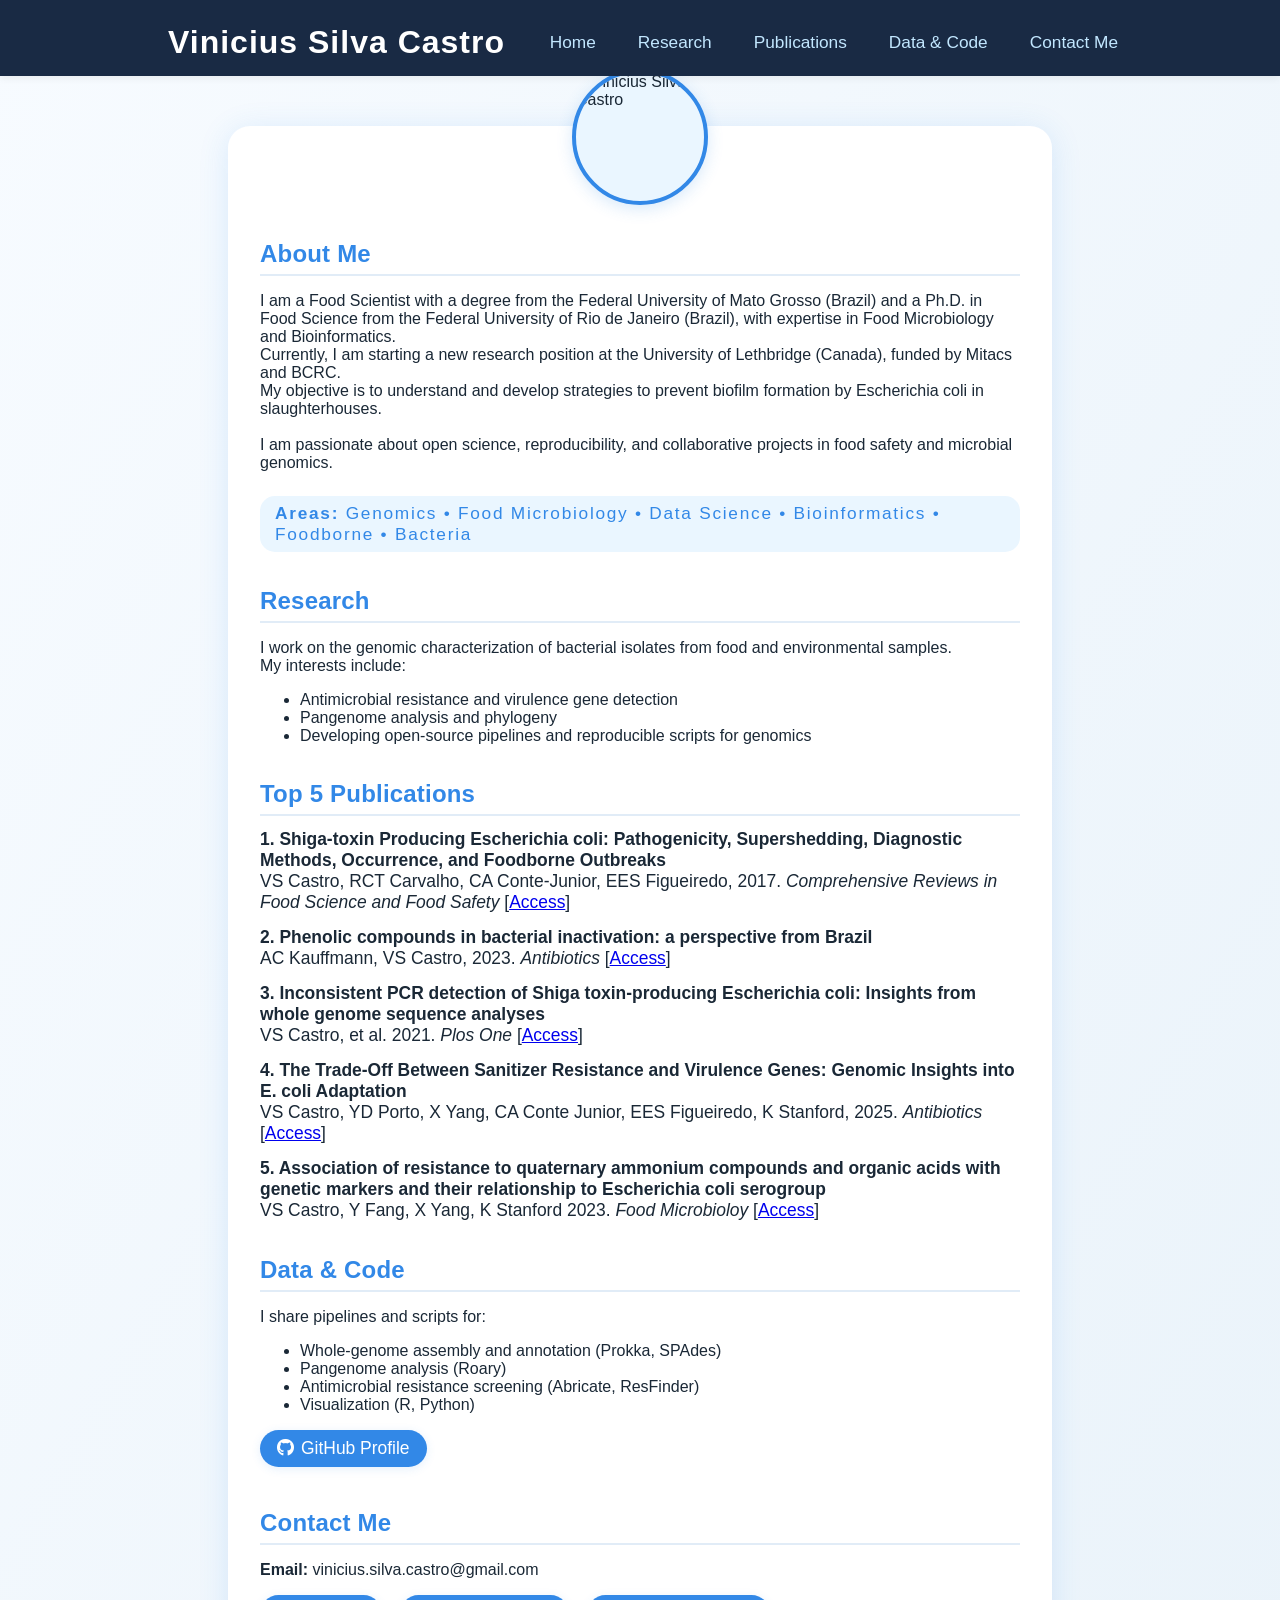
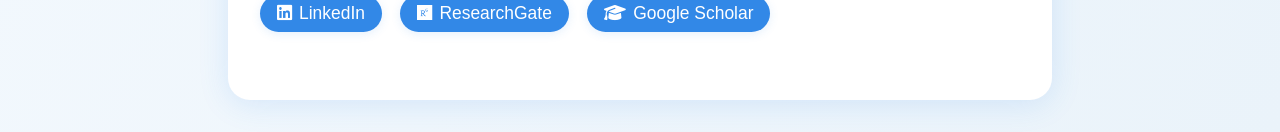
==== index.html @ 545930f6 "Update index.html" ====
<!DOCTYPE html>
<html lang="en">
<head>
  <meta charset="UTF-8">
  <meta name="viewport" content="width=device-width,initial-scale=1">
  <title>Vinicius Silva Castro</title>
  <link rel="stylesheet" href="https://cdnjs.cloudflare.com/ajax/libs/font-awesome/6.4.2/css/all.min.css">
  <style>
    body {
      background: linear-gradient(120deg, #f7fbff 0%, #eaf3fa 100%);
      font-family: 'Segoe UI', Arial, sans-serif;
      margin: 0;
      color: #1a2836;
    }
    header {
      background: #192a44;
      color: #fff;
      padding: 24px 0 15px 0;
      position: sticky;
      top: 0;
      z-index: 999;
      box-shadow: 0 2px 8px #0001;
    }
    .nav {
      max-width: 980px;
      margin: 0 auto;
      display: flex;
      align-items: center;
      justify-content: space-between;
      flex-wrap: wrap;
    }
    .nav h1 {
      font-size: 2em;
      font-weight: 700;
      margin: 0 18px;
      letter-spacing: 1px;
    }
    .menu {
      display: flex;
      gap: 18px;
    }
    .menu a {
      color: #c2e7ff;
      text-decoration: none;
      font-size: 1.08em;
      padding: 4px 12px;
      border-radius: 7px;
      transition: background 0.18s, color 0.18s;
    }
    .menu a:hover {
      background: #3288e7;
      color: #fff;
    }
    main {
      max-width: 760px;
      margin: 50px auto 32px auto;
      background: #fff;
      border-radius: 22px;
      box-shadow: 0 4px 30px #3288e725;
      padding: 48px 32px 36px 32px;
      position: relative;
    }
    .profile-pic {
      width: 128px;
      height: 128px;
      object-fit: cover;
      border-radius: 50%;
      border: 4px solid #3288e7;
      box-shadow: 0 4px 16px #3288e730;
      display: block;
      margin: -105px auto 18px auto;
      background: #eaf6ff;
    }
    h2 {
      color: #3288e7;
      border-bottom: 2px solid #e1ecf7;
      padding-bottom: 6px;
      margin-top: 35px;
      margin-bottom: 13px;
      font-weight: 600;
      letter-spacing: 0.2px;
    }
    .about, .research, .publications, .data, .contact {
      margin-bottom: 25px;
    }
    ul.pubs {
      list-style: none;
      padding: 0;
      margin: 0 0 22px 0;
    }
    ul.pubs li {
      margin-bottom: 14px;
      font-size: 1.09em;
    }
    .links {
      margin: 15px 0 0 0;
    }
    .links a {
      display: inline-block;
      margin-right: 14px;
      margin-bottom: 7px;
      text-decoration: none;
      color: #fff;
      background: #3288e7;
      padding: 8px 17px;
      border-radius: 22px;
      font-weight: 500;
      transition: background 0.18s;
      border: none;
      font-size: 1.09em;
      box-shadow: 0 2px 10px #3288e720;
    }
    .links a:hover {
      background: #192a44;
      color: #eaf6ff;
    }
    .links a i {
      margin-right: 7px;
    }
    .areas {
      font-size: 1.08em;
      background: #eaf6ff;
      border-radius: 15px;
      padding: 7px 15px;
      display: inline-block;
      margin: 8px 0 0 0;
      color: #3288e7;
      font-weight: 500;
      letter-spacing: 0.1em;
    }
    @media (max-width: 700px) {
      main { padding: 16px 4px; }
      .profile-pic { margin-top: -70px; width: 95px; height: 95px;}
      .nav { flex-direction: column; }
      .menu { margin-top: 11px; }
      .nav h1 { margin-bottom: 9px; }
    }
  </style>
</head>
<body>
  <header>
    <nav class="nav">
      <h1>Vinicius Silva Castro</h1>
      <div class="menu">
        <a href="#about">Home</a>
        <a href="#research">Research</a>
        <a href="#publications">Publications</a>
        <a href="#data">Data & Code</a>
        <a href="#contact">Contact Me</a>
      </div>
    </nav>
  </header>
  <main>
    <img src="https://avatars.githubusercontent.com/u/10495559?v=4" alt="Vinicius Silva Castro" class="profile-pic">
    <section class="about" id="about">
      <h2>About Me</h2>
      <p>
       I am a Food Scientist with a degree from the Federal University of Mato Grosso (Brazil) and a Ph.D. in Food Science from the Federal University of Rio de Janeiro (Brazil), with expertise in Food Microbiology and Bioinformatics.<br>
        Currently, I am starting a new research position at the University of Lethbridge (Canada), funded by Mitacs and BCRC.<br>
        My objective is to understand and develop strategies to prevent biofilm formation by Escherichia coli in slaughterhouses.
        <br><br>
        I am passionate about open science, reproducibility, and collaborative projects in food safety and microbial genomics.
      </p>
      <div class="areas">
        <b>Areas:</b> Genomics • Food Microbiology • Data Science • Bioinformatics • Foodborne • Bacteria
      </div>
    </section>
    <section class="research" id="research">
      <h2>Research</h2>
      <p>
        I work on the genomic characterization of bacterial isolates from food and environmental samples. <br>
        My interests include:
      </p>
      <ul>
        <li>Antimicrobial resistance and virulence gene detection</li>
        <li>Pangenome analysis and phylogeny</li>
        <li>Developing open-source pipelines and reproducible scripts for genomics</li>
      </ul>
    </section>
    <section class="publications" id="publications">
      <h2>Top 5 Publications</h2>
      <ul class="pubs">
        <li>
          <b>1. Shiga‐toxin Producing Escherichia coli: Pathogenicity, Supershedding, Diagnostic Methods, Occurrence, and Foodborne Outbreaks</b><br>
         VS Castro, RCT Carvalho, CA Conte‐Junior, EES Figueiredo, 2017. <i>Comprehensive Reviews in Food Science and Food Safety</i> [<a href="https://ift.onlinelibrary.wiley.com/doi/10.1111/1541-4337.12302" target="_blank">Access</a>]
        </li>
        <li>
          <b>2. Phenolic compounds in bacterial inactivation: a perspective from Brazil</b><br>
          AC Kauffmann, VS Castro, 2023. <i>Antibiotics</i> [<a href="https://www.mdpi.com/2079-6382/12/4/645#:~:text=Therefore%2C%20this%20study%20aimed%20to%20%28i%29%20evaluate%20the,of%20phenolic%20compounds%20that%20lead%20to%20antimicrobial%20action." target="_blank">Access</a>]
        </li>
        <li>
          <b>3. Inconsistent PCR detection of Shiga toxin-producing Escherichia coli: Insights from whole genome sequence analyses</b><br>
          VS Castro, et al. 2021. <i>Plos One</i> [<a href="https://journals.plos.org/plosone/article?id=10.1371/journal.pone.0257168" target="_blank">Access</a>]
        </li>
         <li>
          <b>4. The Trade-Off Between Sanitizer Resistance and Virulence Genes: Genomic Insights into E. coli Adaptation</b><br>
          VS Castro, YD Porto, X Yang, CA Conte Junior, EES Figueiredo, K Stanford, 2025. <i>Antibiotics</i> [<a href="https://www.mdpi.com/2079-6382/14/3/291" target="_blank">Access</a>]
        </li>
           <li>
          <b>5. Association of resistance to quaternary ammonium compounds and organic acids with genetic markers and their relationship to Escherichia coli serogroup</b><br>
          VS Castro, Y Fang, X Yang, K Stanford 2023. <i>Food Microbioloy</i> [<a href="https://www.sciencedirect.com/science/article/abs/pii/S0740002023000540" target="_blank">Access</a>]
        </li>
      </ul>
    </section>
    <section class="data" id="data">
      <h2>Data & Code</h2>
      <p>
        I share pipelines and scripts for:
      </p>
      <ul>
        <li>Whole-genome assembly and annotation (Prokka, SPAdes)</li>
        <li>Pangenome analysis (Roary)</li>
        <li>Antimicrobial resistance screening (Abricate, ResFinder)</li>
        <li>Visualization (R, Python)</li>
      </ul>
      <div class="links">
        <a href="https://github.com/viniciuscastro"><i class="fab fa-github"></i>GitHub Profile</a>
      </div>
    </section>
    <section class="contact" id="contact">
      <h2>Contact Me</h2>
      <p>
        <b>Email:</b> vinicius.silva.castro@gmail.com
      </p>
      <div class="links">
        <a href="https://www.linkedin.com/in/vinicius-silva-castro"><i class="fab fa-linkedin"></i>LinkedIn</a>
        <a href="https://www.researchgate.net/profile/Vinicius-Castro-8"><i class="fab fa-researchgate"></i>ResearchGate</a>
        <a href="https://scholar.google.com/citations?user=b-6dklwAAAAJ&hl=en"><i class="fas fa-graduation-cap"></i>Google Scholar</a>
      </div>
    </section>
  </main>
</body>
</html>
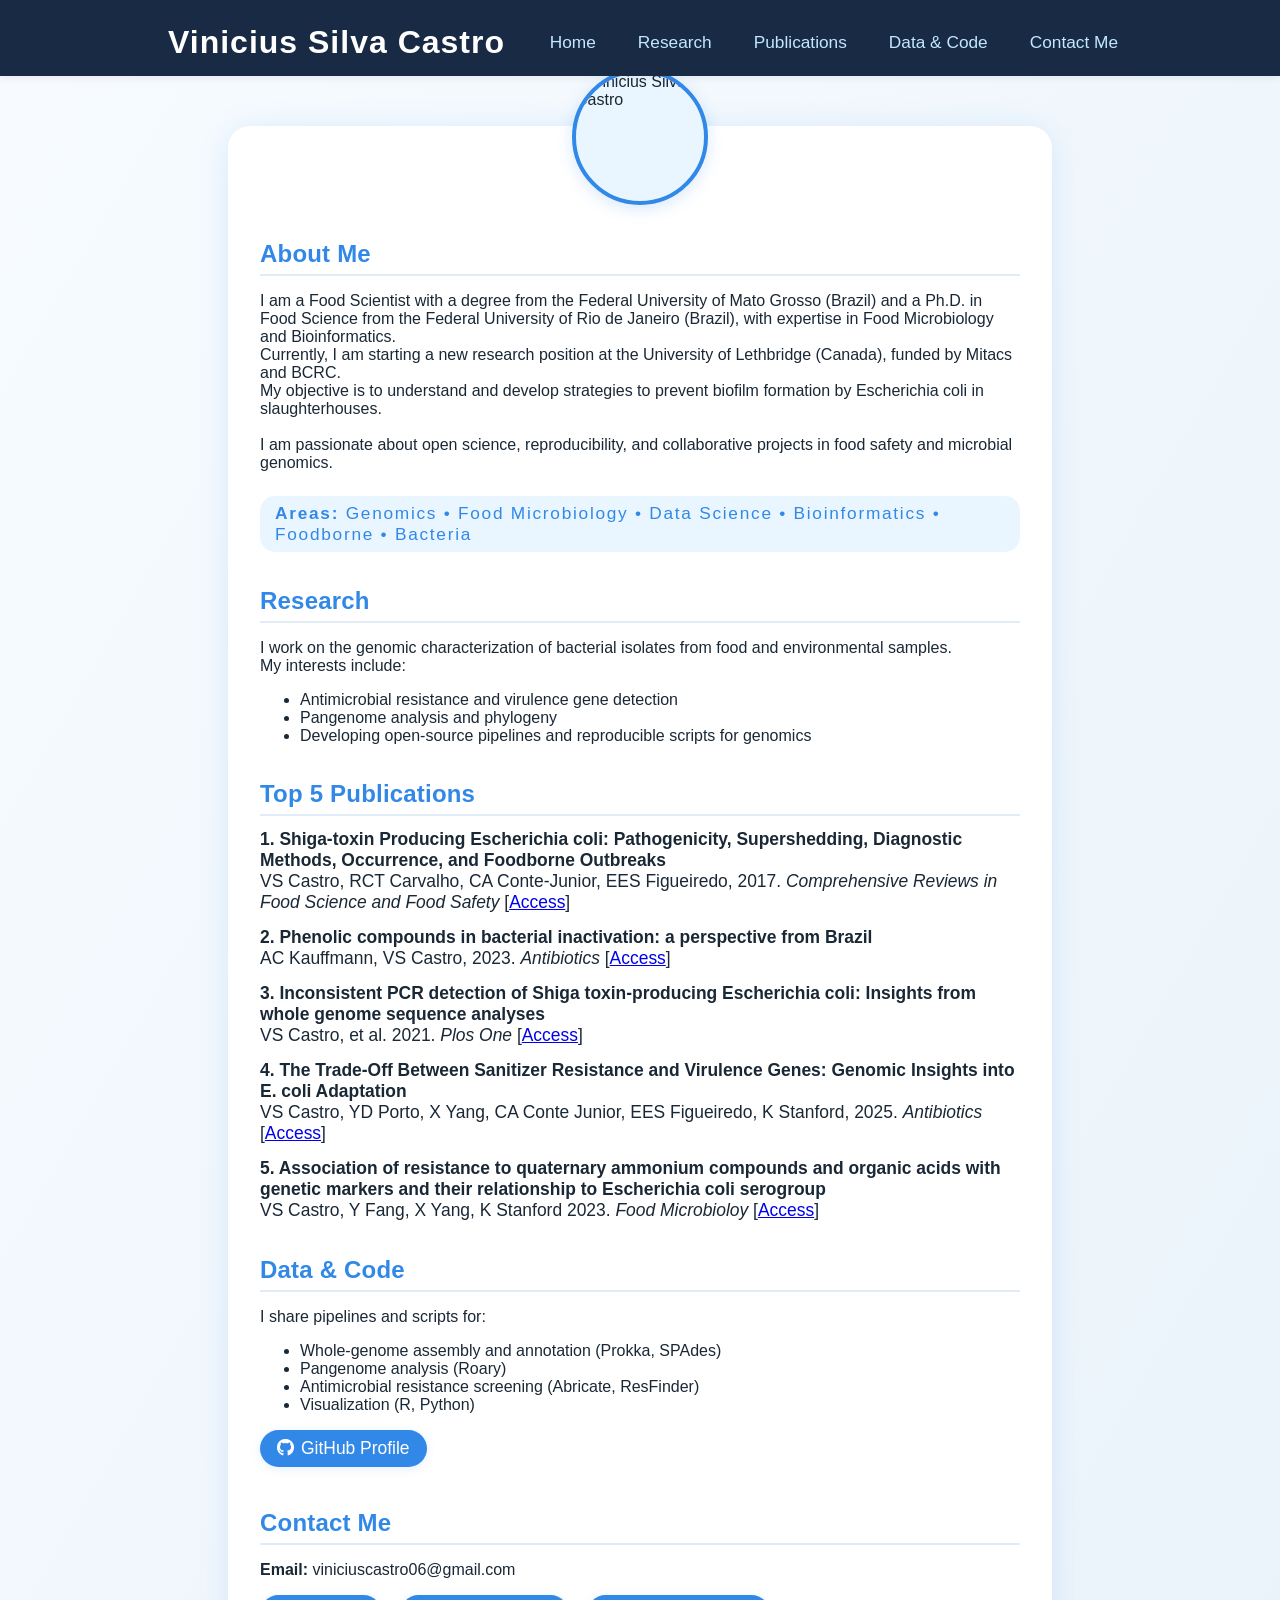
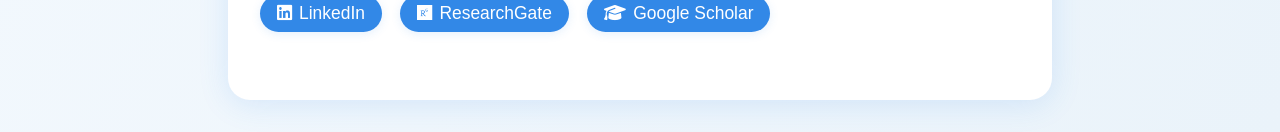
==== commit 40ff4866: "Update index.html" ====
--- a/index.html
+++ b/index.html
@@ -3,7 +3,7 @@
 <head>
   <meta charset="UTF-8">
   <meta name="viewport" content="width=device-width,initial-scale=1">
-  <title>Vinicius Silva Castro</title>
+  <title>PhD. Vinicius Silva Castro</title>
   <link rel="stylesheet" href="https://cdnjs.cloudflare.com/ajax/libs/font-awesome/6.4.2/css/all.min.css">
   <style>
     body {
@@ -220,7 +220,7 @@
     <section class="contact" id="contact">
       <h2>Contact Me</h2>
       <p>
-        <b>Email:</b> vinicius.silva.castro@gmail.com
+        <b>Email:</b> viniciuscastro06@gmail.com
       </p>
       <div class="links">
         <a href="https://www.linkedin.com/in/vinicius-silva-castro"><i class="fab fa-linkedin"></i>LinkedIn</a>
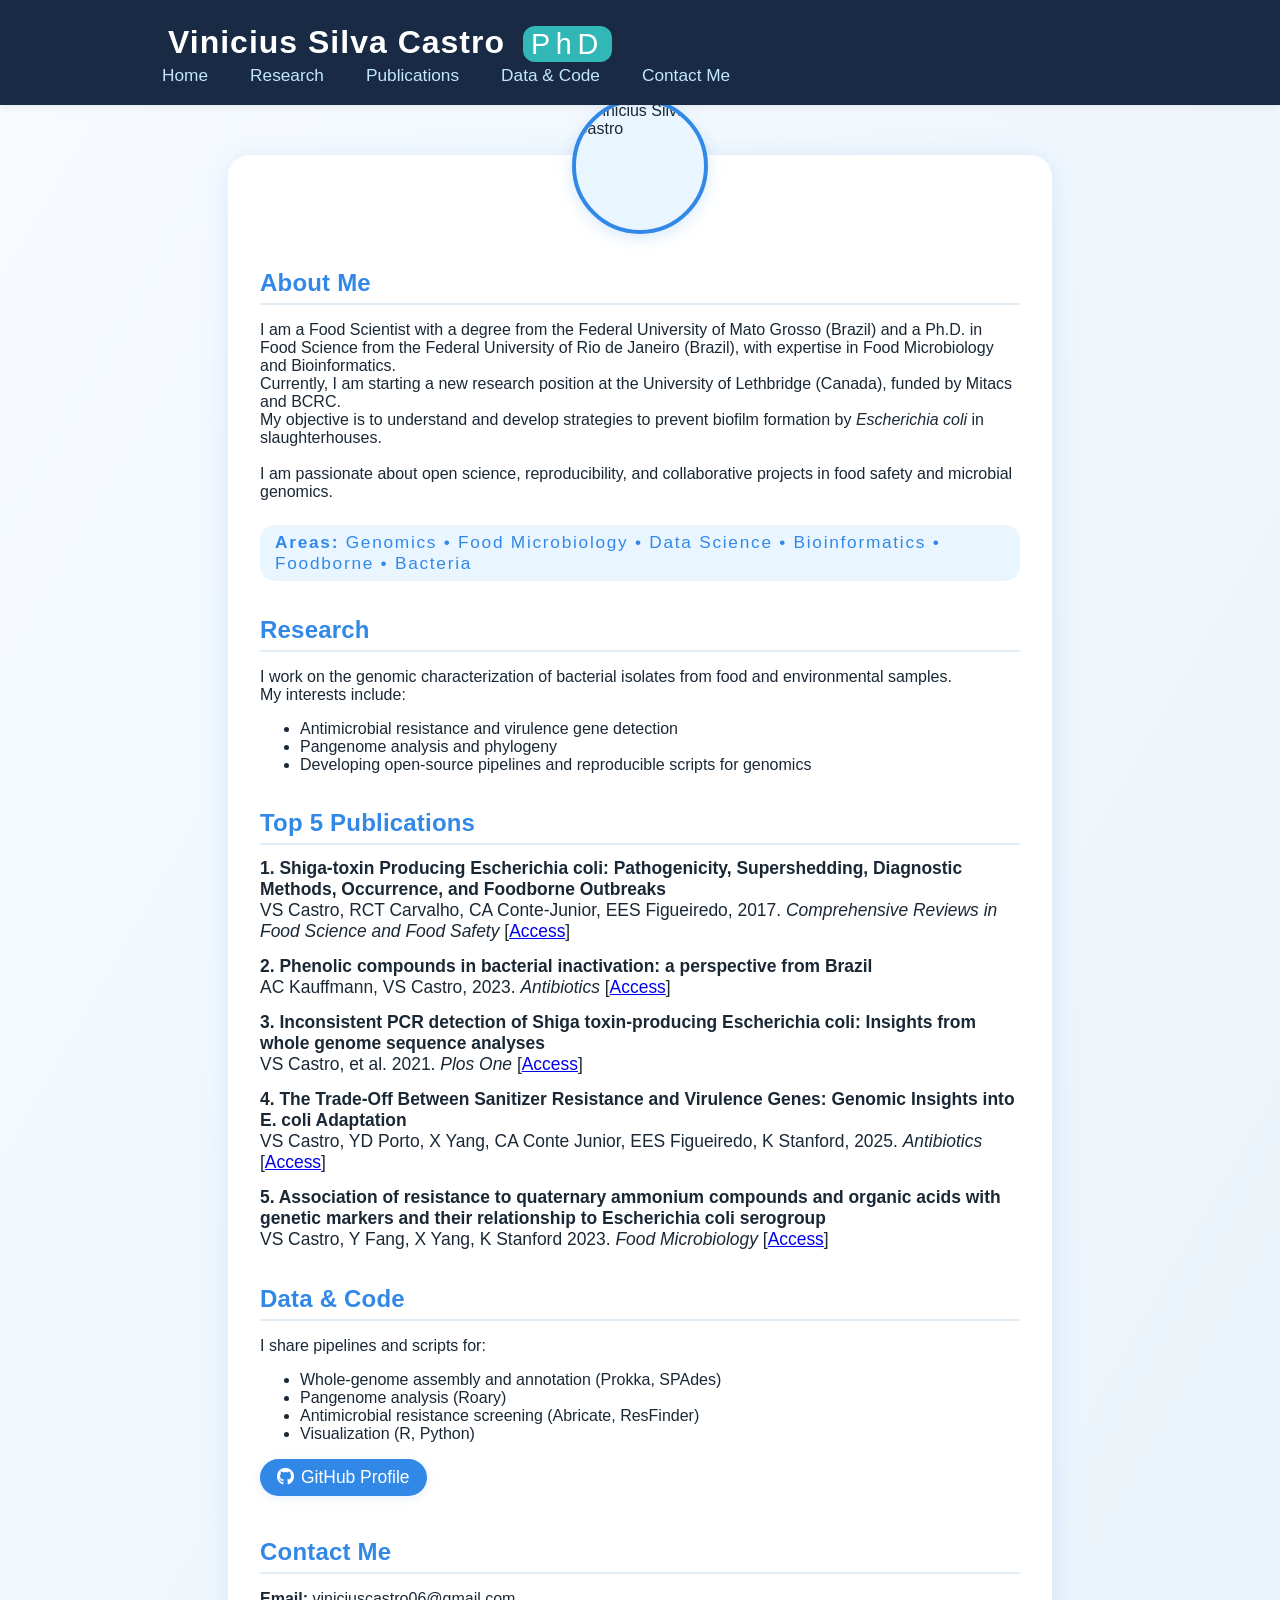
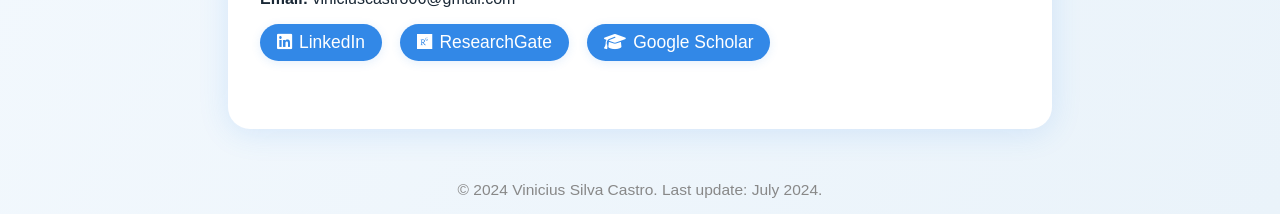
==== commit 7e8d2189: "Update index.html" ====
--- a/index.html
+++ b/index.html
@@ -35,6 +35,17 @@
       margin: 0 18px;
       letter-spacing: 1px;
     }
+    .phd {
+      font-size: 0.9em;
+      background: #32b7b7;
+      color: #fff;
+      padding: 2px 8px;
+      border-radius: 12px;
+      margin-left: 8px;
+      vertical-align: middle;
+      letter-spacing: 0.2em;
+      font-weight: 500;
+    }
     .menu {
       display: flex;
       gap: 18px;
@@ -128,6 +139,14 @@
       font-weight: 500;
       letter-spacing: 0.1em;
     }
+    footer {
+      text-align: center;
+      padding: 20px 0 15px 0;
+      font-size: 0.97em;
+      color: #888;
+      background: none;
+      margin-top: 25px;
+    }
     @media (max-width: 700px) {
       main { padding: 16px 4px; }
       .profile-pic { margin-top: -70px; width: 95px; height: 95px;}
@@ -140,7 +159,7 @@
 <body>
   <header>
     <nav class="nav">
-      <h1>Vinicius Silva Castro</h1>
+      <h1>Vinicius Silva Castro <span class="phd">PhD</span></h1>
       <div class="menu">
         <a href="#about">Home</a>
         <a href="#research">Research</a>
@@ -155,9 +174,9 @@
     <section class="about" id="about">
       <h2>About Me</h2>
       <p>
-       I am a Food Scientist with a degree from the Federal University of Mato Grosso (Brazil) and a Ph.D. in Food Science from the Federal University of Rio de Janeiro (Brazil), with expertise in Food Microbiology and Bioinformatics.<br>
+        I am a Food Scientist with a degree from the Federal University of Mato Grosso (Brazil) and a Ph.D. in Food Science from the Federal University of Rio de Janeiro (Brazil), with expertise in Food Microbiology and Bioinformatics.<br>
         Currently, I am starting a new research position at the University of Lethbridge (Canada), funded by Mitacs and BCRC.<br>
-        My objective is to understand and develop strategies to prevent biofilm formation by Escherichia coli in slaughterhouses.
+        My objective is to understand and develop strategies to prevent biofilm formation by <i>Escherichia coli</i> in slaughterhouses.
         <br><br>
         I am passionate about open science, reproducibility, and collaborative projects in food safety and microbial genomics.
       </p>
@@ -168,7 +187,7 @@
     <section class="research" id="research">
       <h2>Research</h2>
       <p>
-        I work on the genomic characterization of bacterial isolates from food and environmental samples. <br>
+        I work on the genomic characterization of bacterial isolates from food and environmental samples.<br>
         My interests include:
       </p>
       <ul>
@@ -198,7 +217,7 @@
         </li>
            <li>
           <b>5. Association of resistance to quaternary ammonium compounds and organic acids with genetic markers and their relationship to Escherichia coli serogroup</b><br>
-          VS Castro, Y Fang, X Yang, K Stanford 2023. <i>Food Microbioloy</i> [<a href="https://www.sciencedirect.com/science/article/abs/pii/S0740002023000540" target="_blank">Access</a>]
+          VS Castro, Y Fang, X Yang, K Stanford 2023. <i>Food Microbiology</i> [<a href="https://www.sciencedirect.com/science/article/abs/pii/S0740002023000540" target="_blank">Access</a>]
         </li>
       </ul>
     </section>
@@ -229,5 +248,8 @@
       </div>
     </section>
   </main>
+  <footer>
+    &copy; 2024 Vinicius Silva Castro. Last update: July 2024.
+  </footer>
 </body>
 </html>
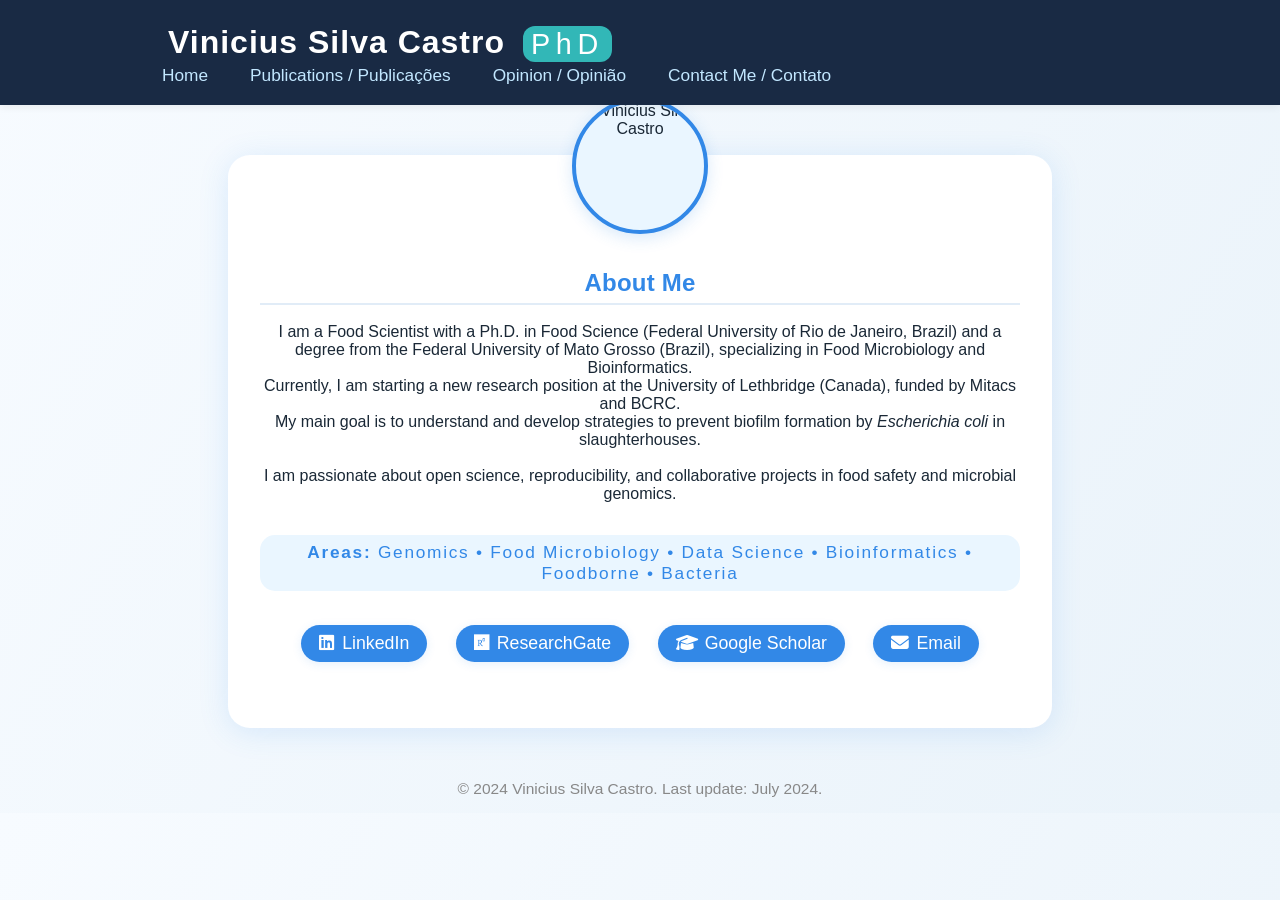
==== commit 8b8ab180: "Update index.html" ====
--- a/index.html
+++ b/index.html
@@ -70,6 +70,7 @@
       box-shadow: 0 4px 30px #3288e725;
       padding: 48px 32px 36px 32px;
       position: relative;
+      text-align: center;
     }
     .profile-pic {
       width: 128px;
@@ -87,38 +88,40 @@
       border-bottom: 2px solid #e1ecf7;
       padding-bottom: 6px;
       margin-top: 35px;
-      margin-bottom: 13px;
+      margin-bottom: 18px;
       font-weight: 600;
       letter-spacing: 0.2px;
+      text-align: center;
     }
-    .about, .research, .publications, .data, .contact {
-      margin-bottom: 25px;
+    .about {
+      margin-bottom: 20px;
     }
-    ul.pubs {
-      list-style: none;
-      padding: 0;
-      margin: 0 0 22px 0;
-    }
-    ul.pubs li {
-      margin-bottom: 14px;
-      font-size: 1.09em;
+    .areas {
+      font-size: 1.08em;
+      background: #eaf6ff;
+      border-radius: 15px;
+      padding: 7px 15px;
+      display: inline-block;
+      margin: 16px 0 14px 0;
+      color: #3288e7;
+      font-weight: 500;
+      letter-spacing: 0.1em;
     }
     .links {
-      margin: 15px 0 0 0;
+      margin: 20px 0 0 0;
     }
     .links a {
       display: inline-block;
-      margin-right: 14px;
-      margin-bottom: 7px;
+      margin: 0 12px 10px 12px;
       text-decoration: none;
       color: #fff;
       background: #3288e7;
-      padding: 8px 17px;
+      padding: 8px 18px;
       border-radius: 22px;
       font-weight: 500;
       transition: background 0.18s;
       border: none;
-      font-size: 1.09em;
+      font-size: 1.11em;
       box-shadow: 0 2px 10px #3288e720;
     }
     .links a:hover {
@@ -127,17 +130,6 @@
     }
     .links a i {
       margin-right: 7px;
-    }
-    .areas {
-      font-size: 1.08em;
-      background: #eaf6ff;
-      border-radius: 15px;
-      padding: 7px 15px;
-      display: inline-block;
-      margin: 8px 0 0 0;
-      color: #3288e7;
-      font-weight: 500;
-      letter-spacing: 0.1em;
     }
     footer {
       text-align: center;
@@ -161,11 +153,10 @@
     <nav class="nav">
       <h1>Vinicius Silva Castro <span class="phd">PhD</span></h1>
       <div class="menu">
-        <a href="#about">Home</a>
-        <a href="#research">Research</a>
-        <a href="#publications">Publications</a>
-        <a href="#data">Data & Code</a>
-        <a href="#contact">Contact Me</a>
+        <a href="index.html">Home</a>
+        <a href="publications.html">Publications / Publicações</a>
+        <a href="opinion.html">Opinion / Opinião</a>
+        <a href="contact.html">Contact Me / Contato</a>
       </div>
     </nav>
   </header>
@@ -174,77 +165,19 @@
     <section class="about" id="about">
       <h2>About Me</h2>
       <p>
-        I am a Food Scientist with a degree from the Federal University of Mato Grosso (Brazil) and a Ph.D. in Food Science from the Federal University of Rio de Janeiro (Brazil), with expertise in Food Microbiology and Bioinformatics.<br>
+        I am a Food Scientist with a Ph.D. in Food Science (Federal University of Rio de Janeiro, Brazil) and a degree from the Federal University of Mato Grosso (Brazil), specializing in Food Microbiology and Bioinformatics.<br>
         Currently, I am starting a new research position at the University of Lethbridge (Canada), funded by Mitacs and BCRC.<br>
-        My objective is to understand and develop strategies to prevent biofilm formation by <i>Escherichia coli</i> in slaughterhouses.
-        <br><br>
+        My main goal is to understand and develop strategies to prevent biofilm formation by <i>Escherichia coli</i> in slaughterhouses.<br><br>
         I am passionate about open science, reproducibility, and collaborative projects in food safety and microbial genomics.
       </p>
       <div class="areas">
         <b>Areas:</b> Genomics • Food Microbiology • Data Science • Bioinformatics • Foodborne • Bacteria
       </div>
-    </section>
-    <section class="research" id="research">
-      <h2>Research</h2>
-      <p>
-        I work on the genomic characterization of bacterial isolates from food and environmental samples.<br>
-        My interests include:
-      </p>
-      <ul>
-        <li>Antimicrobial resistance and virulence gene detection</li>
-        <li>Pangenome analysis and phylogeny</li>
-        <li>Developing open-source pipelines and reproducible scripts for genomics</li>
-      </ul>
-    </section>
-    <section class="publications" id="publications">
-      <h2>Top 5 Publications</h2>
-      <ul class="pubs">
-        <li>
-          <b>1. Shiga‐toxin Producing Escherichia coli: Pathogenicity, Supershedding, Diagnostic Methods, Occurrence, and Foodborne Outbreaks</b><br>
-         VS Castro, RCT Carvalho, CA Conte‐Junior, EES Figueiredo, 2017. <i>Comprehensive Reviews in Food Science and Food Safety</i> [<a href="https://ift.onlinelibrary.wiley.com/doi/10.1111/1541-4337.12302" target="_blank">Access</a>]
-        </li>
-        <li>
-          <b>2. Phenolic compounds in bacterial inactivation: a perspective from Brazil</b><br>
-          AC Kauffmann, VS Castro, 2023. <i>Antibiotics</i> [<a href="https://www.mdpi.com/2079-6382/12/4/645#:~:text=Therefore%2C%20this%20study%20aimed%20to%20%28i%29%20evaluate%20the,of%20phenolic%20compounds%20that%20lead%20to%20antimicrobial%20action." target="_blank">Access</a>]
-        </li>
-        <li>
-          <b>3. Inconsistent PCR detection of Shiga toxin-producing Escherichia coli: Insights from whole genome sequence analyses</b><br>
-          VS Castro, et al. 2021. <i>Plos One</i> [<a href="https://journals.plos.org/plosone/article?id=10.1371/journal.pone.0257168" target="_blank">Access</a>]
-        </li>
-         <li>
-          <b>4. The Trade-Off Between Sanitizer Resistance and Virulence Genes: Genomic Insights into E. coli Adaptation</b><br>
-          VS Castro, YD Porto, X Yang, CA Conte Junior, EES Figueiredo, K Stanford, 2025. <i>Antibiotics</i> [<a href="https://www.mdpi.com/2079-6382/14/3/291" target="_blank">Access</a>]
-        </li>
-           <li>
-          <b>5. Association of resistance to quaternary ammonium compounds and organic acids with genetic markers and their relationship to Escherichia coli serogroup</b><br>
-          VS Castro, Y Fang, X Yang, K Stanford 2023. <i>Food Microbiology</i> [<a href="https://www.sciencedirect.com/science/article/abs/pii/S0740002023000540" target="_blank">Access</a>]
-        </li>
-      </ul>
-    </section>
-    <section class="data" id="data">
-      <h2>Data & Code</h2>
-      <p>
-        I share pipelines and scripts for:
-      </p>
-      <ul>
-        <li>Whole-genome assembly and annotation (Prokka, SPAdes)</li>
-        <li>Pangenome analysis (Roary)</li>
-        <li>Antimicrobial resistance screening (Abricate, ResFinder)</li>
-        <li>Visualization (R, Python)</li>
-      </ul>
-      <div class="links">
-        <a href="https://github.com/viniciuscastro"><i class="fab fa-github"></i>GitHub Profile</a>
-      </div>
-    </section>
-    <section class="contact" id="contact">
-      <h2>Contact Me</h2>
-      <p>
-        <b>Email:</b> viniciuscastro06@gmail.com
-      </p>
       <div class="links">
         <a href="https://www.linkedin.com/in/vinicius-silva-castro"><i class="fab fa-linkedin"></i>LinkedIn</a>
         <a href="https://www.researchgate.net/profile/Vinicius-Castro-8"><i class="fab fa-researchgate"></i>ResearchGate</a>
         <a href="https://scholar.google.com/citations?user=b-6dklwAAAAJ&hl=en"><i class="fas fa-graduation-cap"></i>Google Scholar</a>
+        <a href="mailto:viniciuscastro06@gmail.com"><i class="fas fa-envelope"></i>Email</a>
       </div>
     </section>
   </main>
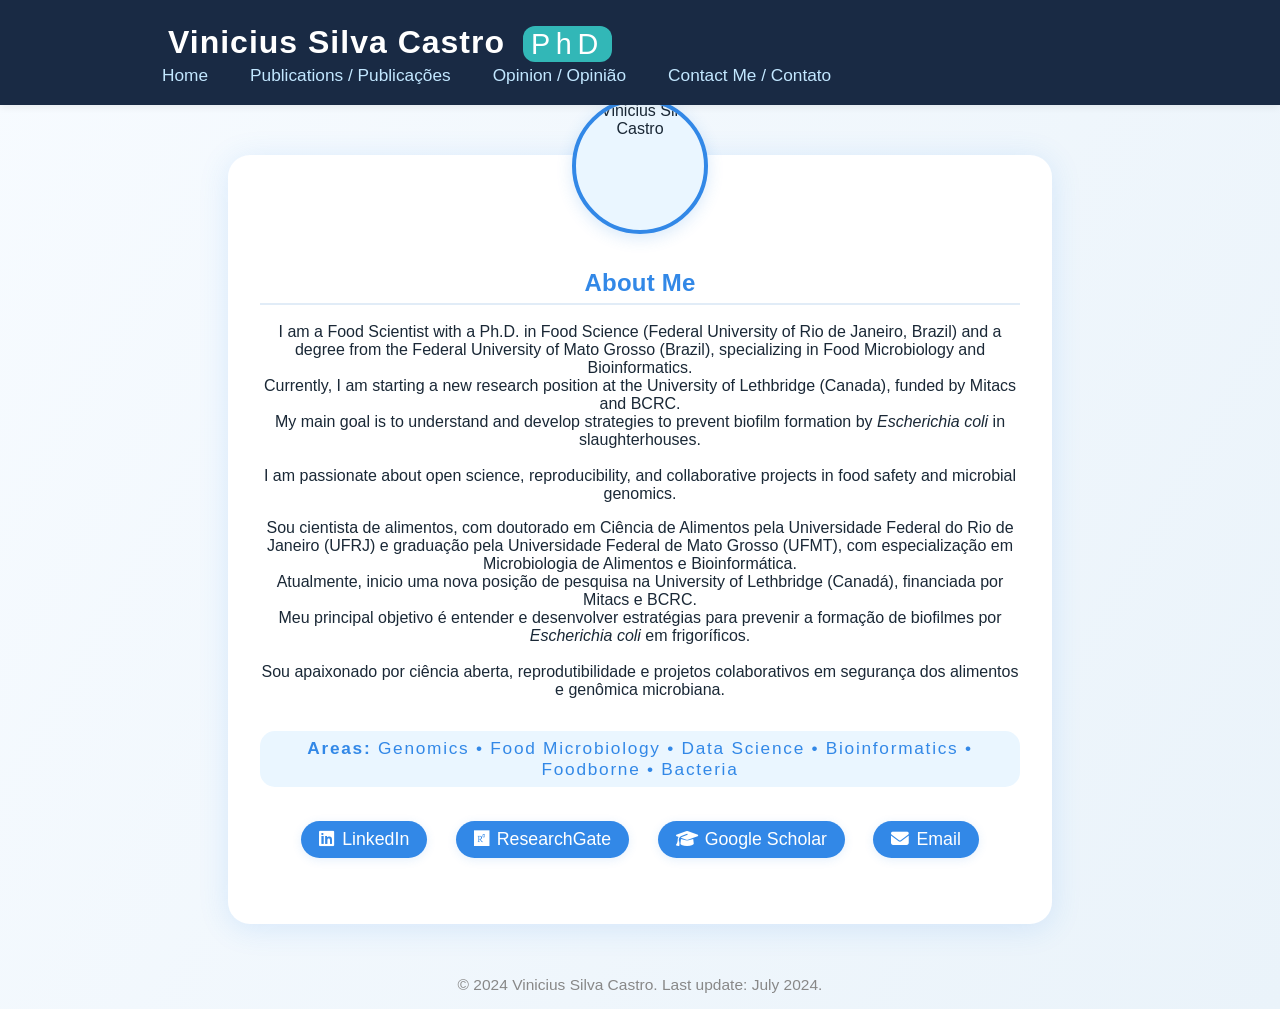
==== commit b7f6f5d6: "Update index.html" ====
--- a/index.html
+++ b/index.html
@@ -161,7 +161,7 @@
     </nav>
   </header>
   <main>
-    <img src="https://avatars.githubusercontent.com/u/10495559?v=4" alt="Vinicius Silva Castro" class="profile-pic">
+    <img src="https://raw.githubusercontent.com/viniciuscastroBR/viniciuscastroBR.github.io/main/profile_photo" alt="Vinicius Silva Castro" class="profile-pic">
     <section class="about" id="about">
       <h2>About Me</h2>
       <p>
@@ -170,6 +170,12 @@
         My main goal is to understand and develop strategies to prevent biofilm formation by <i>Escherichia coli</i> in slaughterhouses.<br><br>
         I am passionate about open science, reproducibility, and collaborative projects in food safety and microbial genomics.
       </p>
+      <p>
+  Sou cientista de alimentos, com doutorado em Ciência de Alimentos pela Universidade Federal do Rio de Janeiro (UFRJ) e graduação pela Universidade Federal de Mato Grosso (UFMT), com especialização em Microbiologia de Alimentos e Bioinformática.<br>
+  Atualmente, inicio uma nova posição de pesquisa na University of Lethbridge (Canadá), financiada por Mitacs e BCRC.<br>
+  Meu principal objetivo é entender e desenvolver estratégias para prevenir a formação de biofilmes por <i>Escherichia coli</i> em frigoríficos.<br><br>
+  Sou apaixonado por ciência aberta, reprodutibilidade e projetos colaborativos em segurança dos alimentos e genômica microbiana.
+</p>
       <div class="areas">
         <b>Areas:</b> Genomics • Food Microbiology • Data Science • Bioinformatics • Foodborne • Bacteria
       </div>
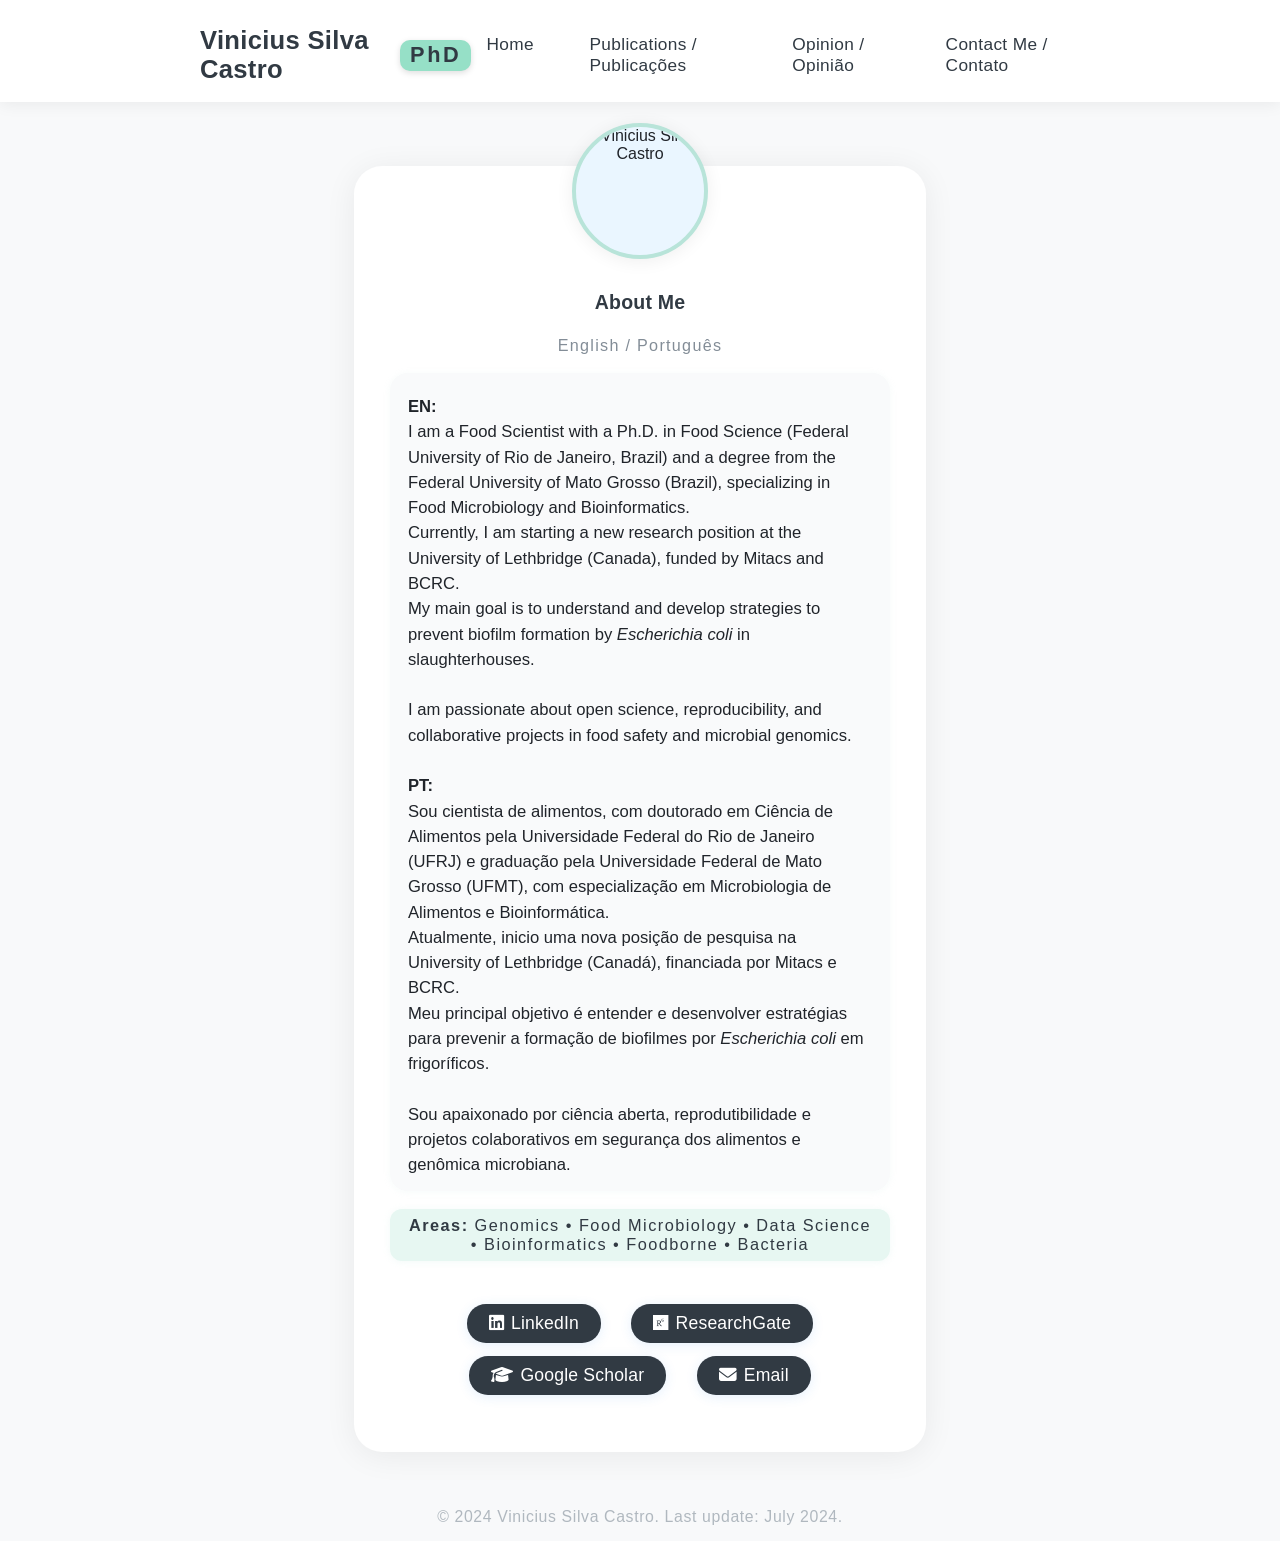
==== commit 4aa41775: "Update index.html" ====
--- a/index.html
+++ b/index.html
@@ -6,69 +6,86 @@
   <title>PhD. Vinicius Silva Castro</title>
   <link rel="stylesheet" href="https://cdnjs.cloudflare.com/ajax/libs/font-awesome/6.4.2/css/all.min.css">
   <style>
+    :root {
+      --primary: #313A43;
+      --accent: #96e0c7;
+      --neutral: #f8f9fa;
+      --white: #fff;
+      --text-main: #20242A;
+      --text-muted: #838d97;
+      --box-radius: 28px;
+      --shadow: 0 4px 32px #0001;
+      --avatar-border: #b8e4d9;
+      --link-hover: #2dc995;
+    }
     body {
-      background: linear-gradient(120deg, #f7fbff 0%, #eaf3fa 100%);
-      font-family: 'Segoe UI', Arial, sans-serif;
+      background: var(--neutral);
+      font-family: 'Inter', 'Segoe UI', Arial, sans-serif;
       margin: 0;
-      color: #1a2836;
+      color: var(--text-main);
     }
     header {
-      background: #192a44;
-      color: #fff;
-      padding: 24px 0 15px 0;
+      background: var(--white);
+      color: var(--primary);
+      box-shadow: 0 2px 16px #0001;
       position: sticky;
       top: 0;
-      z-index: 999;
-      box-shadow: 0 2px 8px #0001;
+      z-index: 100;
     }
     .nav {
-      max-width: 980px;
+      max-width: 880px;
       margin: 0 auto;
       display: flex;
       align-items: center;
       justify-content: space-between;
-      flex-wrap: wrap;
+      padding: 26px 2vw 18px 2vw;
     }
     .nav h1 {
-      font-size: 2em;
+      font-size: 1.6em;
       font-weight: 700;
-      margin: 0 18px;
-      letter-spacing: 1px;
+      margin: 0;
+      letter-spacing: 0.3px;
+      display: flex;
+      align-items: center;
+      color: var(--primary);
     }
     .phd {
-      font-size: 0.9em;
-      background: #32b7b7;
-      color: #fff;
-      padding: 2px 8px;
-      border-radius: 12px;
-      margin-left: 8px;
+      font-size: 0.85em;
+      background: var(--accent);
+      color: var(--primary);
+      padding: 2.5px 10px;
+      border-radius: 10px;
+      margin-left: 10px;
       vertical-align: middle;
-      letter-spacing: 0.2em;
-      font-weight: 500;
+      font-weight: 600;
+      letter-spacing: 0.12em;
+      box-shadow: 0 2px 6px #0002;
     }
     .menu {
       display: flex;
-      gap: 18px;
+      gap: 2vw;
     }
     .menu a {
-      color: #c2e7ff;
+      color: var(--primary);
       text-decoration: none;
       font-size: 1.08em;
-      padding: 4px 12px;
-      border-radius: 7px;
-      transition: background 0.18s, color 0.18s;
+      padding: 7px 15px;
+      border-radius: 9px;
+      transition: background 0.16s, color 0.16s;
+      font-weight: 500;
+      letter-spacing: 0.02em;
     }
     .menu a:hover {
-      background: #3288e7;
-      color: #fff;
+      background: var(--accent);
+      color: var(--white);
     }
     main {
-      max-width: 760px;
-      margin: 50px auto 32px auto;
-      background: #fff;
-      border-radius: 22px;
-      box-shadow: 0 4px 30px #3288e725;
-      padding: 48px 32px 36px 32px;
+      max-width: 500px;
+      margin: 64px auto 36px auto;
+      background: var(--white);
+      border-radius: var(--box-radius);
+      box-shadow: var(--shadow);
+      padding: 52px 36px 44px 36px;
       position: relative;
       text-align: center;
     }
@@ -77,74 +94,96 @@
       height: 128px;
       object-fit: cover;
       border-radius: 50%;
-      border: 4px solid #3288e7;
-      box-shadow: 0 4px 16px #3288e730;
+      border: 4px solid var(--avatar-border);
+      box-shadow: 0 2px 18px #0001;
+      margin: -95px auto 22px auto;
+      background: #eaf6ff;
       display: block;
-      margin: -105px auto 18px auto;
-      background: #eaf6ff;
+      transition: filter 0.18s;
+    }
+    .profile-pic:hover {
+      filter: brightness(1.05) drop-shadow(0 0 16px #a1f7d4b0);
     }
     h2 {
-      color: #3288e7;
-      border-bottom: 2px solid #e1ecf7;
-      padding-bottom: 6px;
-      margin-top: 35px;
-      margin-bottom: 18px;
+      color: var(--primary);
       font-weight: 600;
+      margin: 32px 0 16px 0;
       letter-spacing: 0.2px;
-      text-align: center;
+      font-size: 1.22em;
+      border: none;
     }
     .about {
-      margin-bottom: 20px;
+      margin-bottom: 22px;
     }
     .areas {
-      font-size: 1.08em;
-      background: #eaf6ff;
-      border-radius: 15px;
-      padding: 7px 15px;
+      font-size: 1.02em;
+      background: #e7f7f2;
+      border-radius: 12px;
+      padding: 7px 14px;
       display: inline-block;
-      margin: 16px 0 14px 0;
-      color: #3288e7;
-      font-weight: 500;
-      letter-spacing: 0.1em;
+      margin: 18px 0 13px 0;
+      color: var(--primary);
+      font-weight: 500;
+      letter-spacing: 0.09em;
+      box-shadow: 0 1px 7px #b8e4d930;
+    }
+    .lang-switch {
+      color: var(--text-muted);
+      font-size: 1.01em;
+      margin: 22px 0 4px 0;
+      font-weight: 500;
+      letter-spacing: 0.08em;
+    }
+    .bio-block {
+      text-align: left;
+      background: #f9fafb;
+      border-radius: 18px;
+      padding: 21px 18px 13px 18px;
+      margin: 18px 0 0 0;
+      font-size: 1.04em;
+      color: var(--text-main);
+      box-shadow: 0 1px 7px #b8e4d922;
+      line-height: 1.52;
+      font-weight: 400;
     }
     .links {
-      margin: 20px 0 0 0;
+      margin: 30px 0 0 0;
     }
     .links a {
       display: inline-block;
-      margin: 0 12px 10px 12px;
+      margin: 0 13px 13px 13px;
       text-decoration: none;
-      color: #fff;
-      background: #3288e7;
-      padding: 8px 18px;
-      border-radius: 22px;
-      font-weight: 500;
-      transition: background 0.18s;
+      color: var(--white);
+      background: var(--primary);
+      padding: 9px 22px;
+      border-radius: 19px;
+      font-weight: 500;
+      transition: background 0.18s, color 0.16s;
       border: none;
-      font-size: 1.11em;
-      box-shadow: 0 2px 10px #3288e720;
+      font-size: 1.1em;
+      box-shadow: 0 2px 12px #3288e720;
+      letter-spacing: 0.01em;
     }
     .links a:hover {
-      background: #192a44;
-      color: #eaf6ff;
-    }
-    .links a i {
-      margin-right: 7px;
-    }
+      background: var(--accent);
+      color: var(--primary);
+    }
+    .links a i { margin-right: 7px; }
     footer {
       text-align: center;
       padding: 20px 0 15px 0;
-      font-size: 0.97em;
-      color: #888;
+      font-size: 0.99em;
+      color: #b0b8bf;
       background: none;
       margin-top: 25px;
+      letter-spacing: 0.04em;
     }
     @media (max-width: 700px) {
-      main { padding: 16px 4px; }
-      .profile-pic { margin-top: -70px; width: 95px; height: 95px;}
-      .nav { flex-direction: column; }
+      main { padding: 16px 6px; }
+      .profile-pic { margin-top: -55px; width: 96px; height: 96px;}
+      .nav { flex-direction: column; padding: 19px 2vw 13px 2vw; }
       .menu { margin-top: 11px; }
-      .nav h1 { margin-bottom: 9px; }
+      .nav h1 { margin-bottom: 9px; font-size: 1.1em; }
     }
   </style>
 </head>
@@ -162,30 +201,29 @@
   </header>
   <main>
     <img src="https://raw.githubusercontent.com/viniciuscastroBR/viniciuscastroBR.github.io/main/profile_photo" alt="Vinicius Silva Castro" class="profile-pic">
-    <section class="about" id="about">
-      <h2>About Me</h2>
-      <p>
-        I am a Food Scientist with a Ph.D. in Food Science (Federal University of Rio de Janeiro, Brazil) and a degree from the Federal University of Mato Grosso (Brazil), specializing in Food Microbiology and Bioinformatics.<br>
-        Currently, I am starting a new research position at the University of Lethbridge (Canada), funded by Mitacs and BCRC.<br>
-        My main goal is to understand and develop strategies to prevent biofilm formation by <i>Escherichia coli</i> in slaughterhouses.<br><br>
-        I am passionate about open science, reproducibility, and collaborative projects in food safety and microbial genomics.
-      </p>
-      <p>
-  Sou cientista de alimentos, com doutorado em Ciência de Alimentos pela Universidade Federal do Rio de Janeiro (UFRJ) e graduação pela Universidade Federal de Mato Grosso (UFMT), com especialização em Microbiologia de Alimentos e Bioinformática.<br>
-  Atualmente, inicio uma nova posição de pesquisa na University of Lethbridge (Canadá), financiada por Mitacs e BCRC.<br>
-  Meu principal objetivo é entender e desenvolver estratégias para prevenir a formação de biofilmes por <i>Escherichia coli</i> em frigoríficos.<br><br>
-  Sou apaixonado por ciência aberta, reprodutibilidade e projetos colaborativos em segurança dos alimentos e genômica microbiana.
-</p>
-      <div class="areas">
-        <b>Areas:</b> Genomics • Food Microbiology • Data Science • Bioinformatics • Foodborne • Bacteria
-      </div>
-      <div class="links">
-        <a href="https://www.linkedin.com/in/vinicius-silva-castro"><i class="fab fa-linkedin"></i>LinkedIn</a>
-        <a href="https://www.researchgate.net/profile/Vinicius-Castro-8"><i class="fab fa-researchgate"></i>ResearchGate</a>
-        <a href="https://scholar.google.com/citations?user=b-6dklwAAAAJ&hl=en"><i class="fas fa-graduation-cap"></i>Google Scholar</a>
-        <a href="mailto:viniciuscastro06@gmail.com"><i class="fas fa-envelope"></i>Email</a>
-      </div>
-    </section>
+    <h2>About Me</h2>
+    <div class="lang-switch">English / Português</div>
+    <div class="bio-block">
+      <b>EN:</b><br>
+      I am a Food Scientist with a Ph.D. in Food Science (Federal University of Rio de Janeiro, Brazil) and a degree from the Federal University of Mato Grosso (Brazil), specializing in Food Microbiology and Bioinformatics.<br>
+      Currently, I am starting a new research position at the University of Lethbridge (Canada), funded by Mitacs and BCRC.<br>
+      My main goal is to understand and develop strategies to prevent biofilm formation by <i>Escherichia coli</i> in slaughterhouses.<br><br>
+      I am passionate about open science, reproducibility, and collaborative projects in food safety and microbial genomics.<br><br>
+      <b>PT:</b><br>
+      Sou cientista de alimentos, com doutorado em Ciência de Alimentos pela Universidade Federal do Rio de Janeiro (UFRJ) e graduação pela Universidade Federal de Mato Grosso (UFMT), com especialização em Microbiologia de Alimentos e Bioinformática.<br>
+      Atualmente, inicio uma nova posição de pesquisa na University of Lethbridge (Canadá), financiada por Mitacs e BCRC.<br>
+      Meu principal objetivo é entender e desenvolver estratégias para prevenir a formação de biofilmes por <i>Escherichia coli</i> em frigoríficos.<br><br>
+      Sou apaixonado por ciência aberta, reprodutibilidade e projetos colaborativos em segurança dos alimentos e genômica microbiana.
+    </div>
+    <div class="areas">
+      <b>Areas:</b> Genomics • Food Microbiology • Data Science • Bioinformatics • Foodborne • Bacteria
+    </div>
+    <div class="links">
+      <a href="https://www.linkedin.com/in/vinicius-silva-castro"><i class="fab fa-linkedin"></i>LinkedIn</a>
+      <a href="https://www.researchgate.net/profile/Vinicius-Castro-8"><i class="fab fa-researchgate"></i>ResearchGate</a>
+      <a href="https://scholar.google.com/citations?user=b-6dklwAAAAJ&hl=en"><i class="fas fa-graduation-cap"></i>Google Scholar</a>
+      <a href="mailto:viniciuscastro06@gmail.com"><i class="fas fa-envelope"></i>Email</a>
+    </div>
   </main>
   <footer>
     &copy; 2024 Vinicius Silva Castro. Last update: July 2024.
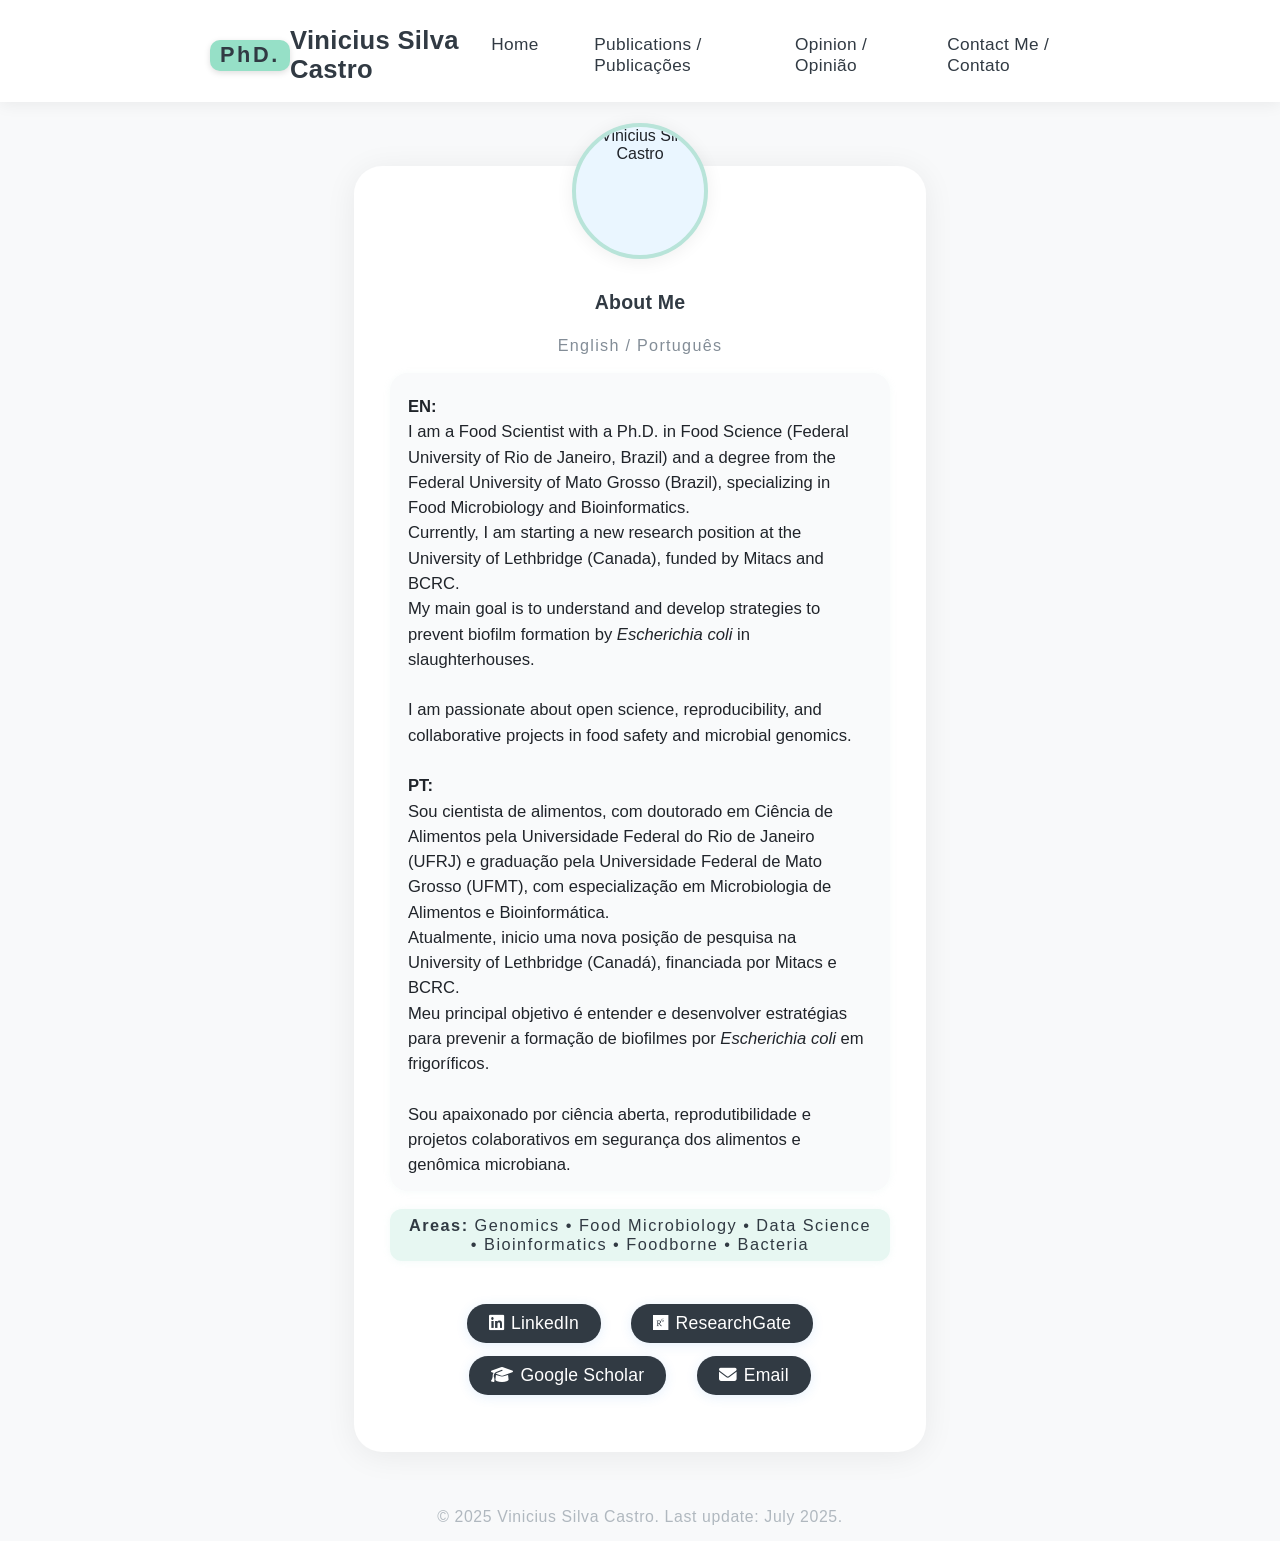
==== commit bf8ebbbc: "Update index.html" ====
--- a/index.html
+++ b/index.html
@@ -190,7 +190,7 @@
 <body>
   <header>
     <nav class="nav">
-      <h1>Vinicius Silva Castro <span class="phd">PhD</span></h1>
+      <h1><span class="phd">PhD.</span> Vinicius Silva Castro</h1>
       <div class="menu">
         <a href="index.html">Home</a>
         <a href="publications.html">Publications / Publicações</a>
@@ -226,7 +226,7 @@
     </div>
   </main>
   <footer>
-    &copy; 2024 Vinicius Silva Castro. Last update: July 2024.
+    &copy; 2025 Vinicius Silva Castro. Last update: July 2025.
   </footer>
 </body>
 </html>
